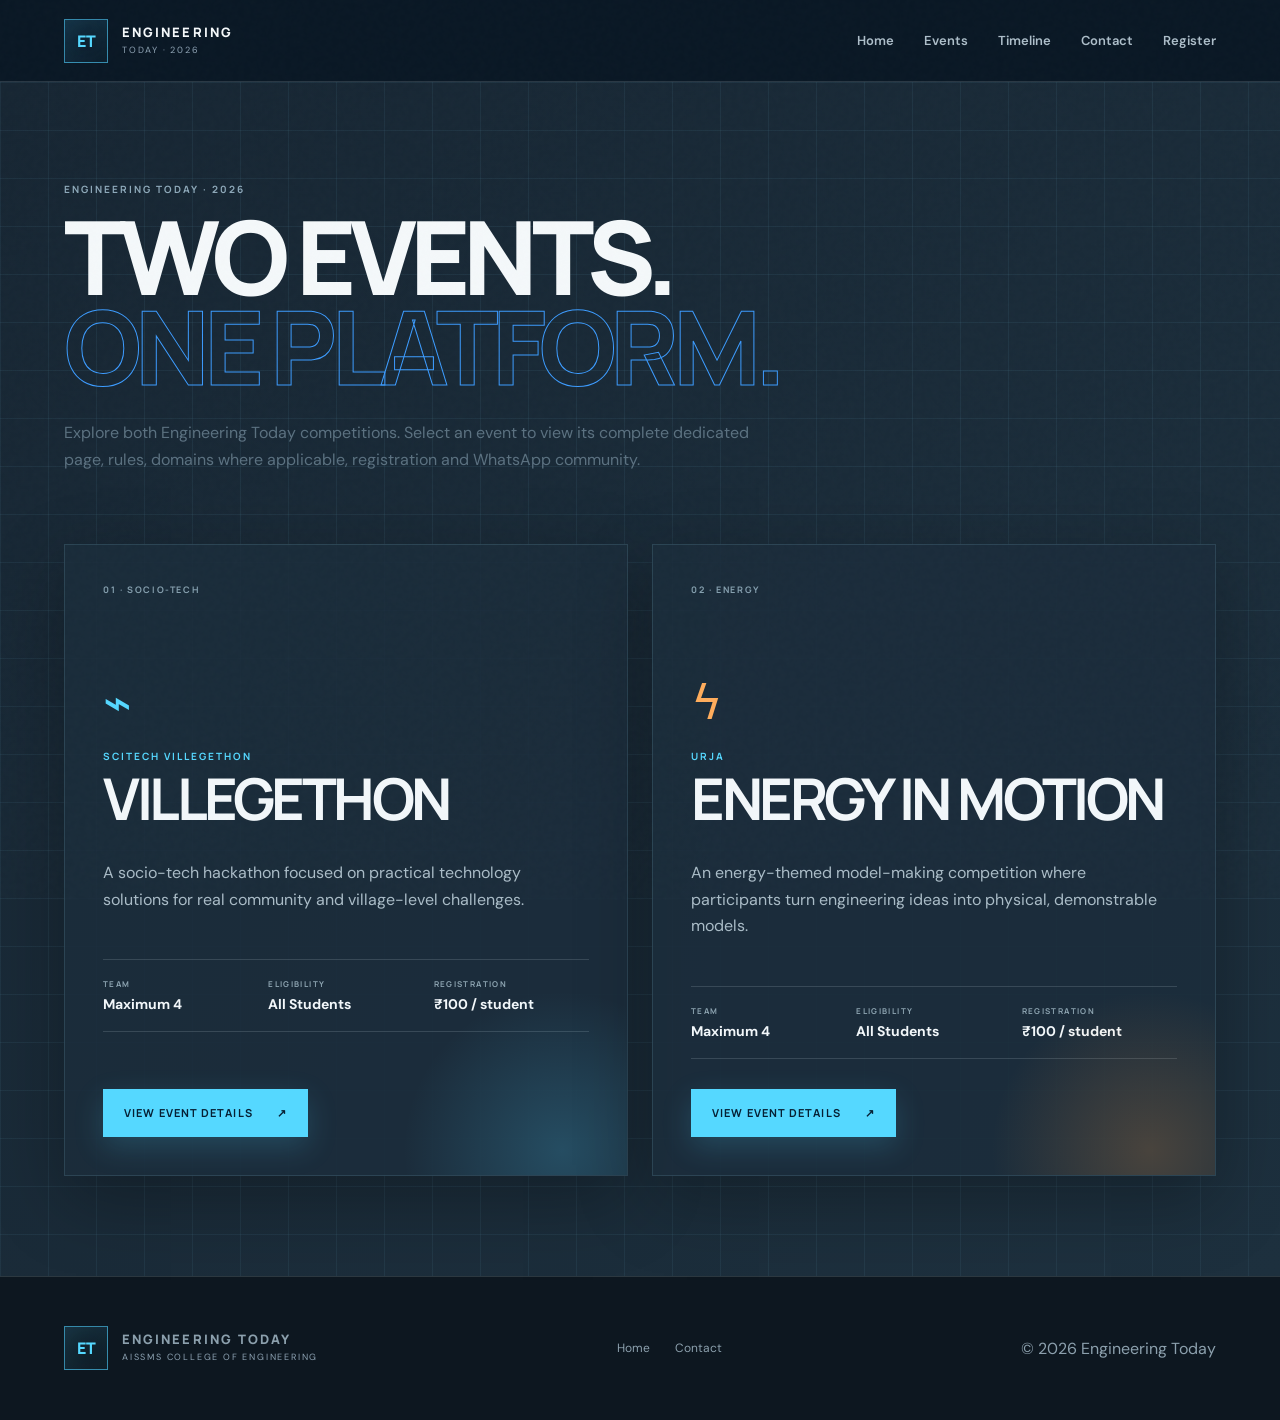
==== events.html @ bda512d5 "Add files via upload" ====
<!DOCTYPE html>
<html lang="en">
<head>
<meta charset="UTF-8"><meta name="viewport" content="width=device-width, initial-scale=1.0">
<title>Events | Engineering Today 2026</title>
<link rel="preconnect" href="https://fonts.googleapis.com"><link rel="preconnect" href="https://fonts.gstatic.com" crossorigin>
<link href="https://fonts.googleapis.com/css2?family=Inter:wght@400;500;600;700;800&family=Space+Grotesk:wght@500;600;700&display=swap" rel="stylesheet">
<link rel="stylesheet" href="style.css">
</head>
<body>
<div class="noise"></div>
<header class="navbar">
<a class="brand" href="index.html"><span class="brand-mark">ET</span><span><strong>ENGINEERING</strong><small>TODAY · 2026</small></span></a>
<button class="menu-toggle" aria-label="Toggle menu">☰</button>
<nav class="nav-links"><a href="index.html">Home</a><a href="events.html">Events</a><a href="index.html#timeline">Timeline</a><a href="contact.html">Contact</a><a href="index.html#register">Register</a></nav>
</header>

<main class="event-selection">
<section class="event-selection-hero">
<div class="section-label">ENGINEERING TODAY · 2026</div>
<h1>TWO EVENTS.<br><span>ONE PLATFORM.</span></h1>
<p>Explore both Engineering Today competitions. Select an event to view its complete dedicated page, rules, domains where applicable, registration and WhatsApp community.</p>
</section>

<section class="event-selection-grid">
<article class="event-choice">
<span class="choice-no">01 · SOCIO-TECH</span>
<div class="choice-icon">⌁</div>
<div class="mini-label">SCITECH VILLEGETHON</div>
<h2>VILLEGETHON</h2>
<p>A socio-tech hackathon focused on practical technology solutions for real community and village-level challenges.</p>
<div class="selection-info">
<div><span>TEAM</span><strong>Maximum 4</strong></div>
<div><span>ELIGIBILITY</span><strong>All Students</strong></div>
<div><span>REGISTRATION</span><strong>₹100 / student</strong></div>
</div>
<a class="btn primary" href="villegethon.html">View Event Details <span>↗</span></a>
</article>

<article class="event-choice urja-choice">
<span class="choice-no">02 · ENERGY</span>
<div class="choice-icon">ϟ</div>
<div class="mini-label">URJA</div>
<h2>ENERGY IN MOTION</h2>
<p>An energy-themed model-making competition where participants turn engineering ideas into physical, demonstrable models.</p>
<div class="selection-info">
<div><span>TEAM</span><strong>Maximum 4</strong></div>
<div><span>ELIGIBILITY</span><strong>All Students</strong></div>
<div><span>REGISTRATION</span><strong>₹100 / student</strong></div>
</div>
<a class="btn primary" href="urja.html">View Event Details <span>↗</span></a>
</article>
</section>
</main>

<footer>
<div class="footer-brand"><span class="brand-mark">ET</span><div><strong>ENGINEERING TODAY</strong><small>AISSMS COLLEGE OF ENGINEERING</small></div></div>
<div class="footer-links"><a href="index.html">Home</a><a href="contact.html">Contact</a></div>
<p>© 2026 Engineering Today</p>
</footer>
<script>
const m=document.querySelector(".menu-toggle"),n=document.querySelector(".nav-links");
m.addEventListener("click",()=>n.classList.toggle("open"));
</script>
</body>
</html>
---- style.css ----
@import url('https://fonts.googleapis.com/css2?family=DM+Sans:wght@400;500;600;700&family=Manrope:wght@500;600;700;800&display=swap');
:root{--ink:#111a24;--ink2:#182635;--panel:#203447;--panel2:#29465c;--paper:#182633;--paper2:#1c2d3b;--blue:#55d8ff;--blue2:#3d9cff;--orange:#ffad5c;--lime:#bde879;--text:#f5f9fb;--muted:#b5c6d1;--line:rgba(220,238,246,.15);--shadow:0 24px 70px rgba(0,0,0,.28)}
*{box-sizing:border-box}html{scroll-behavior:smooth}body{margin:0;background:radial-gradient(circle at 80% 8%,rgba(36,137,255,.16),transparent 28%),radial-gradient(circle at 12% 48%,rgba(255,157,69,.08),transparent 26%),var(--ink);color:var(--text);font-family:'DM Sans',sans-serif;overflow-x:hidden}a{color:inherit;text-decoration:none}button{font:inherit}.noise{position:fixed;inset:0;pointer-events:none;opacity:.035;background-image:url("data:image/svg+xml,%3Csvg viewBox='0 0 180 180' xmlns='http://www.w3.org/2000/svg'%3E%3Cfilter id='n'%3E%3CfeTurbulence type='fractalNoise' baseFrequency='.85' numOctaves='3' stitchTiles='stitch'/%3E%3C/filter%3E%3Crect width='100%25' height='100%25' filter='url(%23n)' opacity='.5'/%3E%3C/svg%3E");z-index:20}.navbar{height:82px;display:flex;align-items:center;justify-content:space-between;padding:0 5vw;border-bottom:1px solid var(--line);background:rgba(10,25,39,.84);backdrop-filter:blur(18px);position:relative;z-index:10}.brand{display:flex;align-items:center;gap:14px}.brand-mark{width:44px;height:44px;border:1px solid rgba(79,209,255,.6);display:grid;place-items:center;font-family:Manrope;font-weight:800;color:var(--blue);background:linear-gradient(145deg,rgba(79,209,255,.12),transparent);box-shadow:inset 0 0 24px rgba(79,209,255,.06)}.brand strong,.footer-brand strong{display:block;font:800 13px/1 Manrope;letter-spacing:.16em}.brand small,.footer-brand small{display:block;color:#8fa4b4;font-size:9px;letter-spacing:.2em;margin-top:5px}.nav-links{display:flex;align-items:center;gap:30px}.nav-links a{font-size:13px;color:#aebfca;font-weight:600;transition:.25s}.nav-links a:hover{color:#fff}.nav-cta{border:1px solid rgba(79,209,255,.45);padding:11px 17px;background:rgba(79,209,255,.08)!important;color:#fff!important}.menu-toggle{display:none;background:none;border:0;color:#fff;font-size:24px}.hero,.section{position:relative}.hero{min-height:calc(100vh - 82px);display:grid;grid-template-columns:48% 52%;align-items:center;padding:70px 5vw 40px;overflow:hidden;background:linear-gradient(135deg,#102437 0%,#0d1b2a 55%,#152e43 100%)}.hero:before{content:"";position:absolute;inset:0;background-image:linear-gradient(rgba(111,171,204,.07) 1px,transparent 1px),linear-gradient(90deg,rgba(111,171,204,.07) 1px,transparent 1px);background-size:58px 58px;mask-image:linear-gradient(to bottom,black,transparent 92%)}.hero:after{content:"";position:absolute;width:520px;height:520px;border-radius:50%;right:8%;top:4%;background:radial-gradient(circle,rgba(79,209,255,.18),rgba(79,209,255,0) 67%);filter:blur(4px)}.hero-copy{position:relative;z-index:2;max-width:720px}.eyebrow,.section-label,.mini-label{font:700 10px Manrope;letter-spacing:.2em;color:#8ea9ba}.eyebrow{display:flex;align-items:center;gap:9px}.pulse,.live-dot{width:7px;height:7px;border-radius:50%;background:var(--lime);box-shadow:0 0 16px rgba(184,227,108,.75)}.hero-kicker{margin-top:40px;font:800 13px Manrope;letter-spacing:.28em;color:var(--blue)}h1,h2,h3{font-family:Manrope;margin:0}h1{font-size:clamp(58px,7.3vw,118px);line-height:.88;letter-spacing:-.065em;margin:13px 0 25px;font-weight:800}h1 span{color:transparent;-webkit-text-stroke:1px rgba(244,248,250,.75)}.hero-sub{max-width:550px;color:#b4c5d0;font-size:17px;line-height:1.65}.hero-sub strong{color:#fff}.hero-actions{display:flex;gap:12px;flex-wrap:wrap;margin-top:30px}.btn{display:inline-flex;align-items:center;justify-content:center;gap:24px;min-height:48px;padding:0 20px;border:1px solid rgba(255,255,255,.18);font:700 11px Manrope;letter-spacing:.1em;text-transform:uppercase;transition:.25s}.btn.primary{background:var(--blue);color:#062034;border-color:var(--blue);box-shadow:0 10px 30px rgba(79,209,255,.18)}.btn.primary:hover{transform:translateY(-2px);background:#72dbff}.btn.ghost{color:#d7e3e9;background:rgba(255,255,255,.035)}.btn.ghost:hover{background:rgba(255,255,255,.08)}.hero-stage{height:590px;position:relative;z-index:2}.stage-label{position:absolute;font:700 9px Manrope;letter-spacing:.18em;color:#6f8798}.label-top{top:24px;right:9%}.label-bottom{bottom:28px;left:8%}.orbit{position:absolute;border:1px solid rgba(79,209,255,.18);border-radius:50%;left:50%;top:50%;transform:translate(-50%,-50%) rotate(-16deg)}.orbit-outer{width:520px;height:330px;border-color:rgba(79,209,255,.13)}.orbit-mid{width:380px;height:380px;border-color:rgba(255,157,69,.2);transform:translate(-50%,-50%) rotate(25deg)}.orbit-inner{width:245px;height:245px;border-color:rgba(79,209,255,.3)}.central-core{position:absolute;left:50%;top:50%;transform:translate(-50%,-50%);width:210px;height:210px;border-radius:50%;display:grid;place-items:center;background:radial-gradient(circle at 35% 30%,#37677d,#10273a 65%);border:1px solid rgba(111,222,255,.5);box-shadow:0 0 0 15px rgba(79,209,255,.035),0 0 70px rgba(79,209,255,.18)}.central-core:before{content:"";position:absolute;inset:-18px;border:1px dashed rgba(79,209,255,.25);border-radius:50%;animation:spin 18s linear infinite}.core-letter{font:800 72px Manrope;color:#fff;letter-spacing:-.08em}.core-caption{position:absolute;bottom:24px;font:700 7px Manrope;letter-spacing:.22em;text-align:center;color:#8fb4c7}.split-node{position:absolute;padding:14px 16px;border:1px solid var(--line);background:rgba(16,39,58,.72);backdrop-filter:blur(12px);box-shadow:var(--shadow);min-width:155px}.split-node b{display:block;font:800 12px Manrope;letter-spacing:.12em;margin-top:5px}.split-node small{color:#829bab;font-size:9px;letter-spacing:.13em}.node-icon{font-size:26px;color:var(--blue)}.node-left{left:0;top:30%}.node-right{right:0;top:53%}.node-right .node-icon{color:var(--orange)}.connector{position:absolute;height:1px;background:linear-gradient(90deg,transparent,var(--blue),transparent);transform-origin:left}.connector-left{width:170px;left:20%;top:43%;transform:rotate(8deg)}.connector-right{width:150px;right:17%;top:55%;transform:rotate(-8deg)}.tech-chip{position:absolute;border:1px solid rgba(255,255,255,.14);padding:8px 11px;font:700 8px Manrope;letter-spacing:.17em;color:#aac0cd;background:rgba(9,24,38,.55)}.chip-a{top:12%;left:50%}.chip-b{right:10%;top:25%}.chip-c{bottom:15%;right:30%;color:var(--orange)}.hero-bottom{position:absolute;z-index:3;bottom:25px;left:5vw;right:5vw;display:flex;justify-content:space-between;color:#6f8798;font:700 9px Manrope;letter-spacing:.16em}.section{padding:120px 5vw}.intro{background:linear-gradient(135deg,#172632,#1d303f);color:var(--text);}.intro:before,.events:before,.timeline:before,.contact-page:before,.event-selection:before,.event-page:before{content:"";position:absolute;inset:0;background-image:linear-gradient(rgba(15,44,67,.07) 1px,transparent 1px),linear-gradient(90deg,rgba(15,44,67,.07) 1px,transparent 1px);background-size:48px 48px;pointer-events:none}.intro .section-label,.events .section-label,.timeline .section-label{color:#7fa7bd}.intro-grid{position:relative;z-index:1;display:grid;grid-template-columns:1.1fr .9fr;gap:12vw;margin-top:45px}.intro h2{font-size:clamp(38px,5vw,70px);line-height:.98;letter-spacing:-.055em}.intro h2 em{color:var(--blue2);font-style:normal}.intro-text{font-size:19px;line-height:1.7;color:#b6c8d3;max-width:580px}.muted{font-size:13px;color:#8fa7b5}.events{background:linear-gradient(135deg,#162532,#203546);color:var(--text)}.section-head{position:relative;z-index:1;display:flex;justify-content:space-between;align-items:end;gap:40px}.section-head h2{font-size:clamp(40px,5vw,70px);line-height:.95;letter-spacing:-.06em;margin-top:14px}.section-head h2 span{color:var(--blue2)}.section-head>p{max-width:360px;color:#a9bcc8;line-height:1.6}.event-grid{position:relative;z-index:1;display:grid;grid-template-columns:1fr 1fr;gap:22px;margin-top:55px}.event-card{min-height:470px;padding:30px;background:linear-gradient(145deg,#173b55,#122a40);color:#fff;border:1px solid rgba(15,44,67,.28);position:relative;overflow:hidden;box-shadow:0 25px 55px rgba(17,47,67,.16)}.event-card:after{content:"";position:absolute;width:280px;height:280px;border-radius:50%;right:-80px;top:-100px;background:radial-gradient(circle,rgba(79,209,255,.22),transparent 68%)}.event-card.urja:after{background:radial-gradient(circle,rgba(255,157,69,.23),transparent 68%)}.card-top{display:flex;justify-content:space-between;color:#89a7b8;font:700 9px Manrope;letter-spacing:.18em}.event-icon{font-size:42px;margin-top:80px;color:var(--blue)}.urja .event-icon{color:var(--orange)}.card-content{position:relative;z-index:1}.mini-label{color:var(--blue);margin-top:16px}.urja .mini-label{color:var(--orange)}.event-card h3{font-size:clamp(36px,4vw,62px);line-height:.9;letter-spacing:-.06em;margin:9px 0 20px}.event-card p{max-width:580px;color:#a9bbc7;line-height:1.65;font-size:15px}.chips{display:flex;gap:8px;flex-wrap:wrap;margin-top:28px}.chips span{padding:9px 11px;border:1px solid rgba(255,255,255,.13);color:#a8bac6;font-size:10px}.stats{padding:0 5vw;background:#122a40;display:grid;grid-template-columns:repeat(4,1fr);color:#fff}.stat{padding:35px 22px;border-left:1px solid var(--line)}.stat:last-child{border-right:1px solid var(--line)}.stat strong{display:block;font:800 38px Manrope;color:var(--blue)}.stat span{font:700 9px Manrope;letter-spacing:.18em;color:#8198a8}.timeline{background:linear-gradient(135deg,#172733,#213747);color:var(--text)}.live-date{display:flex;flex-direction:column;align-items:flex-end;gap:7px}.live-date strong{font:800 11px Manrope;letter-spacing:.16em}.live-date small{color:#90a7b5;font-size:10px;letter-spacing:.08em}.live-dot{display:inline-block}.live-timeline{position:relative;z-index:1;margin-top:70px;display:grid;grid-template-columns:repeat(3,1fr);gap:30px}.live-line{position:absolute;left:8%;right:8%;top:20px;height:2px;background:#c4d2d9}.live-line span{display:block;height:100%;width:0;background:linear-gradient(90deg,var(--blue2),var(--orange));transition:width .5s}.live-step{position:relative;padding-top:48px}.step-dot{position:absolute;top:0;left:0;width:40px;height:40px;border-radius:50%;display:grid;place-items:center;background:#18334a;color:#fff;font:700 10px Manrope;box-shadow:0 0 0 7px rgba(36,137,255,.08)}.step-copy span{font:700 9px Manrope;letter-spacing:.16em;color:#607987}.step-copy strong{display:block;font:800 21px Manrope;margin:10px 0}.step-copy p{color:#66808e;line-height:1.55;margin:0;max-width:330px}.timeline-countdown{position:relative;z-index:1;margin-top:65px;display:grid;grid-template-columns:repeat(4,1fr);border:1px solid #c7d4da;background:#fff}.timeline-countdown>div{padding:24px;border-right:1px solid #d5dfe3}.timeline-countdown>div:last-child{border-right:0}.timeline-countdown strong{display:block;font:800 40px Manrope}.timeline-countdown small{font:700 8px Manrope;letter-spacing:.18em;color:#6a808c}.register{background:#17364e}.register-box{position:relative;z-index:1;max-width:1000px;margin:auto;padding:65px;border:1px solid rgba(255,255,255,.12);background:linear-gradient(135deg,rgba(79,209,255,.1),rgba(255,157,69,.05));box-shadow:var(--shadow)}.register-box h2{font-size:clamp(42px,6vw,78px);line-height:.94;letter-spacing:-.06em;margin-top:15px}.register-box h2 span{color:var(--orange)}.register-box p{color:#a9bdc9;max-width:600px;line-height:1.6}.register-box .hero-actions{margin-top:30px}footer{padding:45px 5vw;background:#0a1725;border-top:1px solid var(--line);display:flex;align-items:center;justify-content:space-between;gap:30px;color:#8ca0ad}.footer-brand{display:flex;align-items:center;gap:14px}.footer-links{display:flex;gap:25px;font-size:12px}.footer-links a:hover{color:#fff}.event-selection,.event-page,.contact-page{position:relative;background:linear-gradient(135deg,#162532,#203546);color:var(--text);min-height:calc(100vh - 82px);padding:100px 5vw}.event-selection-hero,.event-page-hero,.contact-hero{position:relative;z-index:1;max-width:1000px}.event-selection h1,.event-page-hero h1,.contact-hero h1{color:var(--ink);font-size:clamp(58px,8vw,108px);margin-top:15px}.event-selection h1 span,.event-page-hero h1 span,.contact-hero h1 span{-webkit-text-stroke:1px var(--blue2);color:transparent}.event-selection-hero>p,.contact-hero>p{max-width:720px;color:#5b7180;line-height:1.7;font-size:16px;margin-top:28px}.event-selection-grid{position:relative;z-index:1;display:grid;grid-template-columns:1fr 1fr;gap:24px;margin-top:70px}.event-choice{padding:38px;background:#17364e;color:#fff;border:1px solid rgba(15,44,67,.2);min-height:560px;display:flex;flex-direction:column;box-shadow:var(--shadow);position:relative;overflow:hidden}.event-choice:after{content:"";position:absolute;inset:auto -100px -140px auto;width:330px;height:330px;border-radius:50%;background:radial-gradient(circle,rgba(79,209,255,.2),transparent 68%)}.urja-choice:after{background:radial-gradient(circle,rgba(255,157,69,.2),transparent 68%)}.choice-no{font:700 9px Manrope;letter-spacing:.18em;color:#86a0af}.choice-icon{font-size:48px;color:var(--blue);margin:75px 0 15px}.urja-choice .choice-icon{color:var(--orange)}.event-choice .mini-label{margin:0}.event-choice h2{font-size:clamp(38px,4.5vw,64px);line-height:.9;letter-spacing:-.06em;margin:10px 0 20px}.event-choice>p{color:#aabcc7;line-height:1.65;max-width:600px}.selection-info{display:grid;grid-template-columns:repeat(3,1fr);border-top:1px solid var(--line);border-bottom:1px solid var(--line);margin:30px 0;padding:18px 0;gap:10px}.selection-info span,.event-info-grid span,.registration-box>div>p,.whatsapp-note{display:block;font:700 8px Manrope;letter-spacing:.17em;color:#8da4b1}.selection-info strong{display:block;font-size:14px;margin-top:6px}.event-choice .btn{margin-top:auto;width:max-content}.event-page{background:#d7e2e7;padding-bottom:90px}.event-page-hero{max-width:1200px}.event-page-hero .mini-label{margin-top:35px}.event-page-hero>p{font-size:19px;color:#607987;margin-top:25px}.event-tabs-wrap{position:relative;z-index:3;margin:70px -5vw 0;padding:0 5vw;background:rgba(10,29,44,.95);border-top:1px solid rgba(255,255,255,.1);border-bottom:1px solid rgba(255,255,255,.1);position:sticky;top:82px}.event-tabs{display:flex;gap:0;overflow:auto}.event-tab{border:0;border-right:1px solid rgba(255,255,255,.1);background:transparent;color:#9eb2bf;padding:18px 25px;white-space:nowrap;font:700 10px Manrope;letter-spacing:.12em;text-transform:uppercase;cursor:pointer}.event-tab.active{color:#fff;background:rgba(79,209,255,.1);box-shadow:inset 0 -2px var(--blue)}.event-content{position:relative;z-index:1;max-width:1200px;margin:0 auto}.event-panel{display:none;padding:85px 0 25px}.event-panel.active{display:block}.panel-heading h2{font-size:clamp(42px,5vw,72px);line-height:.94;letter-spacing:-.06em;margin-top:14px;color:var(--ink)}.panel-heading h2 span{color:var(--blue2)}.event-copy{max-width:780px;color:#536c7b;font-size:17px;line-height:1.65;margin:35px 0}.event-info-grid{display:grid;grid-template-columns:repeat(4,1fr);background:#17364e;color:#fff;border:1px solid rgba(15,44,67,.15);box-shadow:var(--shadow)}.event-info-grid>div{padding:25px;border-right:1px solid var(--line)}.event-info-grid>div:last-child{border-right:0}.event-info-grid strong{display:block;margin-top:8px;font:700 14px Manrope}.event-action{margin-top:30px}.domain-grid,.rule-points{display:grid;grid-template-columns:repeat(2,1fr);gap:18px;margin-top:45px}.domain-card,.rule-point{background:#17364e;color:#fff;padding:28px;border:1px solid rgba(15,44,67,.16);min-height:190px;box-shadow:0 15px 40px rgba(15,44,67,.12)}.domain-no{font:700 9px Manrope;letter-spacing:.16em;color:var(--blue)}.domain-card h3{font-size:22px;margin:25px 0 10px;letter-spacing:-.02em}.domain-card p,.rule-point p{color:#a9bdc9;line-height:1.55;font-size:13px}.rule-point span{font:700 9px Manrope;letter-spacing:.16em;color:var(--orange)}.rule-point strong{display:block;font:700 18px Manrope;margin:22px 0 5px}.registration-box,.whatsapp-box{margin-top:45px;padding:35px;background:#17364e;color:#fff;display:flex;justify-content:space-between;align-items:center;gap:35px;border:1px solid rgba(15,44,67,.16);box-shadow:var(--shadow)}.registration-box h2{font-size:55px;margin:5px 0}.registration-box h2 span{font-size:15px;color:#a9bdc9}.registration-box p,.whatsapp-box p{color:#a9bdc9;line-height:1.55}.whatsapp-box h3{font-size:28px}.contact-page{padding-bottom:100px}.contact-grid{position:relative;z-index:1;display:grid;grid-template-columns:repeat(3,1fr);gap:18px;margin-top:75px}.contact-card{background:#17364e;color:#fff;padding:30px;min-height:180px;border:1px solid rgba(15,44,67,.16);box-shadow:var(--shadow)}.contact-card span{font:700 8px Manrope;letter-spacing:.17em;color:#8da4b1}.contact-card h3{font-size:23px;margin:35px 0 13px}.contact-card a{color:var(--blue);font:700 14px Manrope}.contact-card a:hover{text-decoration:underline}@keyframes spin{to{transform:rotate(360deg)}}@media(max-width:900px){.hero{grid-template-columns:1fr;min-height:auto;padding-top:70px}.hero-stage{height:500px;margin-top:25px}.hero-bottom{display:none}.intro-grid,.event-grid,.event-selection-grid{grid-template-columns:1fr}.stats{grid-template-columns:1fr 1fr}.live-timeline{grid-template-columns:1fr}.live-line{left:19px;top:20px;bottom:20px;width:2px;height:auto}.live-line span{width:100%!important;height:0}.live-step{padding:0 0 30px 65px}.event-info-grid{grid-template-columns:1fr 1fr}.contact-grid{grid-template-columns:1fr 1fr}.section-head{align-items:start;flex-direction:column}.live-date{align-items:flex-start}.event-tabs-wrap{top:70px}}@media(max-width:650px){.navbar{height:70px;padding:0 20px}.nav-links{position:absolute;top:70px;left:0;right:0;background:#0b1c2b;display:none;flex-direction:column;align-items:stretch;padding:20px}.nav-links.open{display:flex}.nav-links a{padding:12px 10px}.menu-toggle{display:block}.hero{padding:55px 20px 30px}.hero-stage{height:390px}.orbit-outer{width:330px;height:230px}.orbit-mid{width:270px;height:270px}.orbit-inner{width:210px;height:210px}.central-core{width:130px;height:130px}.core-letter{font-size:40px}.node-left{left:-10px}.node-right{right:-10px}.split-node{min-width:125px;padding:10px}.section,.event-selection,.event-page,.contact-page{padding:80px 20px}.event-tabs-wrap{margin:55px -20px 0;padding:0 20px}.event-tab{padding:17px 16px}.stats{padding:0 20px}.stat{padding:25px 14px}.timeline-countdown{grid-template-columns:1fr 1fr}.timeline-countdown>div:nth-child(2){border-right:0}.event-choice{min-height:510px;padding:28px}.selection-info{grid-template-columns:1fr}.event-info-grid,.domain-grid,.rule-points,.contact-grid{grid-template-columns:1fr}.registration-box,.whatsapp-box{flex-direction:column;align-items:flex-start}.register-box{padding:38px 25px}footer{flex-direction:column;align-items:flex-start;padding:35px 20px}.footer-links{order:2}.footer-brand{order:1}footer p{order:3;font-size:11px}.event-card{min-height:420px}.event-icon{margin-top:55px}}


/* FINAL DARK PROFESSIONAL THEME */
body{background:#111a24;}
.intro,.events,.timeline,.event-selection,.event-page,.contact-page{background:linear-gradient(135deg,#172633 0%,#1d303e 100%);color:var(--text);}
.intro:before,.events:before,.timeline:before,.contact-page:before,.event-selection:before,.event-page:before{background-image:linear-gradient(rgba(120,190,220,.075) 1px,transparent 1px),linear-gradient(90deg,rgba(120,190,220,.075) 1px,transparent 1px);}
.intro h2,.section-head h2,.event-page h1,.event-selection h1,.contact-page h1{color:#f4f8fa;}
.intro h2 em,.section-head h2 span{color:var(--blue);}
.event-card{background:linear-gradient(145deg,#20384b,#172a3a);border-color:rgba(120,205,235,.16);}
.event-choice,.info-card,.domain-card,.rule-card,.contact-card{background:rgba(27,45,59,.9)!important;color:#f2f7fa!important;border-color:rgba(150,210,235,.14)!important;}
.event-card p,.info-card p,.domain-card p,.rule-card p,.contact-card p{color:#b7c8d2;}
.event-tabs-wrap{background:rgba(14,27,38,.72);border-color:rgba(130,205,230,.16);}
.event-tab{color:#aebfca;}
.event-tab.active{color:#fff;background:rgba(85,216,255,.1);}
.register{background:#101b25!important;}
.register-box{background:linear-gradient(135deg,#1d3447,#263f52);border-color:rgba(85,216,255,.18);}
footer{background:#0d1720;}
/* SCITECH VILLEGETHON — premium domain system */
.domains-intro{max-width:760px;color:#93a9b7;line-height:1.7;margin:24px 0 0;font-size:15px}.domain-meta{display:flex;justify-content:space-between;align-items:center;gap:20px;margin:42px 0 18px;padding:15px 0;border-top:1px solid rgba(130,205,230,.16);border-bottom:1px solid rgba(130,205,230,.16);font:700 9px Manrope;letter-spacing:.16em;color:#7892a2}.domain-meta strong{font-size:15px;color:#4fd1ff;margin-right:5px}.domain-grid-pro{grid-template-columns:repeat(3,1fr);gap:16px;margin-top:18px}.domain-card-pro{position:relative;min-height:355px!important;padding:25px!important;overflow:hidden;background:linear-gradient(145deg,rgba(22,43,58,.98),rgba(13,28,41,.98))!important;border:1px solid rgba(94,193,225,.16)!important;transition:transform .28s ease,border-color .28s ease,box-shadow .28s ease}.domain-card-pro:hover{transform:translateY(-5px);border-color:rgba(79,209,255,.42)!important;box-shadow:0 20px 50px rgba(0,0,0,.24),inset 0 1px 0 rgba(255,255,255,.04)}.domain-top{display:flex;justify-content:space-between;align-items:center}.domain-index{font:700 8px Manrope;letter-spacing:.16em;color:#506c7d}.domain-orb{position:absolute;right:-70px;top:-70px;width:160px;height:160px;border-radius:50%;background:radial-gradient(circle,rgba(79,209,255,.13),transparent 67%);pointer-events:none}.domain-card-pro h3{font-size:19px!important;line-height:1.12;margin:28px 0 10px!important;max-width:90%;letter-spacing:-.02em}.domain-card-pro h4{margin:0 0 14px;color:#d4e1e8;font:700 11px/1.45 Manrope;letter-spacing:.02em}.domain-card-pro p{color:#91a8b6!important;font-size:12px!important;line-height:1.6!important;margin:0 0 20px}.domain-tags{display:flex;flex-wrap:wrap;gap:6px;margin-top:auto}.domain-tags span{font:600 8px/1.2 Manrope;letter-spacing:.05em;color:#b9cad3;padding:6px 8px;border:1px solid rgba(130,205,230,.13);background:rgba(79,209,255,.035);border-radius:2px}.domain-card-pro:nth-child(5n) .domain-orb,.domain-card-pro:nth-child(5n+1) .domain-orb{background:radial-gradient(circle,rgba(255,157,69,.12),transparent 67%)}
@media(max-width:1000px){.domain-grid-pro{grid-template-columns:repeat(2,1fr)}}
@media(max-width:650px){.domain-meta{align-items:flex-start;flex-direction:column;gap:8px}.domain-grid-pro{grid-template-columns:1fr}.domain-card-pro{min-height:0!important}.domains-intro{font-size:14px}}

/* SCITECH overview timeline + PPT format */
.villegethon-event .event-copy p{max-width:920px;line-height:1.8;color:var(--muted,#aab5c8);font-size:1.02rem;margin:0 0 14px}
.villegethon-event .event-copy p:first-child{color:#fff;font-family:"Space Grotesk",sans-serif;font-size:1.08rem;margin-bottom:8px}
.event-timeline{margin-top:42px;border:1px solid rgba(110,190,255,.16);background:linear-gradient(145deg,rgba(11,20,31,.94),rgba(5,10,17,.88));padding:30px;position:relative;overflow:hidden}
.event-timeline:before{content:"";position:absolute;inset:0;background:linear-gradient(90deg,rgba(65,200,255,.05),transparent 35%,rgba(0,140,255,.025));pointer-events:none}
.timeline-heading{display:flex;align-items:flex-end;justify-content:space-between;gap:20px;border-bottom:1px solid rgba(255,255,255,.08);padding-bottom:22px;margin-bottom:8px}
.timeline-heading h3{margin:0;font-family:"Space Grotesk",sans-serif;font-size:2rem;line-height:1.05;color:#fff}
.timeline-heading h3 span{color:#57d9ff}
.timeline-track{display:grid;grid-template-columns:repeat(4,1fr);position:relative}
.timeline-track:before{content:"";position:absolute;left:8%;right:8%;top:31px;height:1px;background:linear-gradient(90deg,rgba(70,211,255,.2),rgba(70,211,255,.7),rgba(70,211,255,.2))}
.timeline-item{position:relative;padding:30px 22px 8px;border-right:1px solid rgba(255,255,255,.07)}
.timeline-item:last-child{border-right:0}
.timeline-date{display:inline-flex;position:relative;z-index:1;align-items:center;justify-content:center;min-width:74px;height:32px;padding:0 10px;border:1px solid rgba(78,211,255,.38);background:#07111b;color:#65dcff;font:700 .75rem "Space Grotesk",sans-serif;letter-spacing:.12em}
.timeline-item strong{display:block;margin-top:18px;color:#fff;font:700 .98rem "Space Grotesk",sans-serif;line-height:1.35}
.timeline-item p{margin:8px 0 0;color:#8f9caf;font-size:.86rem;line-height:1.55}
.ppt-format-box{display:flex;align-items:center;justify-content:space-between;gap:30px;padding:32px;border:1px solid rgba(85,207,255,.18);background:linear-gradient(145deg,rgba(9,19,30,.95),rgba(5,10,17,.92));position:relative;overflow:hidden}
.ppt-format-box:after{content:"PPT";position:absolute;right:28px;bottom:-30px;font:800 9rem/1 "Space Grotesk",sans-serif;color:rgba(77,211,255,.035);pointer-events:none}
.ppt-kicker{display:block;color:#63d9ff;font:700 .68rem "Space Grotesk",sans-serif;letter-spacing:.16em;margin-bottom:9px}
.ppt-format-box h3{margin:0 0 8px;color:#fff;font:700 1.5rem "Space Grotesk",sans-serif}
.ppt-format-box p{margin:0;max-width:700px;color:#9ca9ba;line-height:1.65}
@media(max-width:900px){.timeline-track{grid-template-columns:1fr 1fr}.timeline-track:before{display:none}.timeline-item{border-bottom:1px solid rgba(255,255,255,.07)}.timeline-item:nth-child(2){border-right:0}.timeline-item:nth-child(3){border-bottom:0}.timeline-item:nth-child(4){border-right:0;border-bottom:0}.ppt-format-box{align-items:flex-start;flex-direction:column}}
@media(max-width:620px){.event-timeline{padding:22px 18px}.timeline-heading{align-items:flex-start;flex-direction:column}.timeline-heading h3{font-size:1.65rem}.timeline-track{grid-template-columns:1fr}.timeline-item,.timeline-item:nth-child(2),.timeline-item:nth-child(3){border-right:0;border-bottom:1px solid rgba(255,255,255,.07);padding:24px 8px}.timeline-item:last-child{border-bottom:0}.ppt-format-box{padding:24px 20px}.ppt-format-box .btn{width:100%;text-align:center}}

/* URJA overview — poster-inspired expectations & challenge questions */
.urja-overview-grid{display:grid;grid-template-columns:1fr 1fr;gap:18px;margin:28px 0 18px}
.urja-feature-card{position:relative;overflow:hidden;border:1px solid rgba(173,255,76,.2);border-radius:20px;padding:22px;background:linear-gradient(145deg,rgba(18,31,28,.95),rgba(7,16,18,.92));box-shadow:inset 0 1px 0 rgba(255,255,255,.04),0 16px 45px rgba(0,0,0,.18)}
.urja-feature-card:before{content:"";position:absolute;width:130px;height:130px;right:-55px;top:-60px;border-radius:50%;background:rgba(173,255,76,.08);filter:blur(2px)}
.urja-feature-head{display:flex;align-items:center;gap:12px;margin-bottom:18px}
.urja-feature-head span{display:grid;place-items:center;width:34px;height:34px;border-radius:10px;background:rgba(173,255,76,.12);border:1px solid rgba(173,255,76,.25);color:#d8ff72;font:700 12px/1 'Space Grotesk',sans-serif}
.urja-feature-head h3{margin:0;color:#eaffc0;font:700 16px/1.2 'Space Grotesk',sans-serif;letter-spacing:.08em}
.urja-expect-list{display:grid;gap:13px}
.urja-expect-list>div{padding:12px 14px;border-left:2px solid rgba(173,255,76,.45);background:rgba(255,255,255,.025);border-radius:0 12px 12px 0}
.urja-expect-list b{display:block;color:#e8ff9a;font-size:14px;margin-bottom:3px}
.urja-expect-list p{margin:0;color:rgba(235,241,238,.72);font-size:13px;line-height:1.55}
.urja-question-list{display:grid;gap:11px}
.urja-question-list>div{display:flex;align-items:flex-start;gap:11px}
.urja-question-list>div>span{flex:0 0 25px;width:25px;height:25px;display:grid;place-items:center;border-radius:50%;background:rgba(255,211,61,.13);border:1px solid rgba(255,211,61,.35);color:#ffe36a;font-weight:800;font-size:15px}
.urja-question-list p{margin:2px 0 0;color:rgba(240,245,242,.84);font-size:13px;line-height:1.5}
.urja-own-challenge{margin-top:2px!important;padding:9px 12px;border-top:1px dashed rgba(255,211,61,.3)}
.urja-own-challenge p{color:#ffe36a!important;font-style:italic;font-weight:700}
.urja-tagline-strip{display:flex;justify-content:center;align-items:center;gap:10px;margin:18px 0 28px;padding:13px 18px;border:1px solid rgba(173,255,76,.16);border-radius:999px;background:rgba(173,255,76,.035);color:#e8ffb0;font:700 12px/1 'Space Grotesk',sans-serif;letter-spacing:.14em}
.urja-tagline-strip i{color:#ffd43d;font-style:normal}
@media(max-width:800px){.urja-overview-grid{grid-template-columns:1fr}.urja-tagline-strip{flex-wrap:wrap;border-radius:16px;line-height:1.5}}


/* FINAL POLISH — readable text on dark event pages */
.event-page .panel-heading h2{color:#f4f8fa!important}
.event-page .event-copy{color:#b7c8d2!important}
.event-page .event-copy strong{color:#fff!important}
.event-page .domain-card-pro h3,.event-page .domain-card-pro h4{color:#f4f8fa!important}
.event-page .domain-card-pro .domain-index{color:#9db1bf!important}
.event-page .domain-card-pro p{color:#b7c8d2!important}
.event-page .rule-point strong{color:#f4f8fa!important}
.event-page .registration-box h2,.event-page .registration-box p,.event-page .whatsapp-box h3{color:#f4f8fa!important}
.event-page .registration-box h2 span{color:#b7c8d2!important}
.event-page .registration-box p,.event-page .whatsapp-box p{color:#b7c8d2!important}
.event-page .event-info-grid{color:#f4f8fa!important}
.event-page .event-info-grid strong{color:#f4f8fa!important}
/* Homepage countdown uses a white panel, so its time values must be dark. */
.timeline-countdown strong{color:#0d1b27!important}
.timeline-countdown small{color:#425766!important}

/* Official rulebook download block */
.rulebook-download{margin-top:28px;padding:22px 24px;border:1px solid rgba(74,164,255,.28);border-radius:16px;background:rgba(8,18,31,.72);display:flex;align-items:center;justify-content:space-between;gap:20px}
.rulebook-download p{margin:0;color:#d9e7f5;line-height:1.6}
.rulebook-download .btn{flex:0 0 auto}
@media(max-width:700px){.rulebook-download{flex-direction:column;align-items:flex-start}}
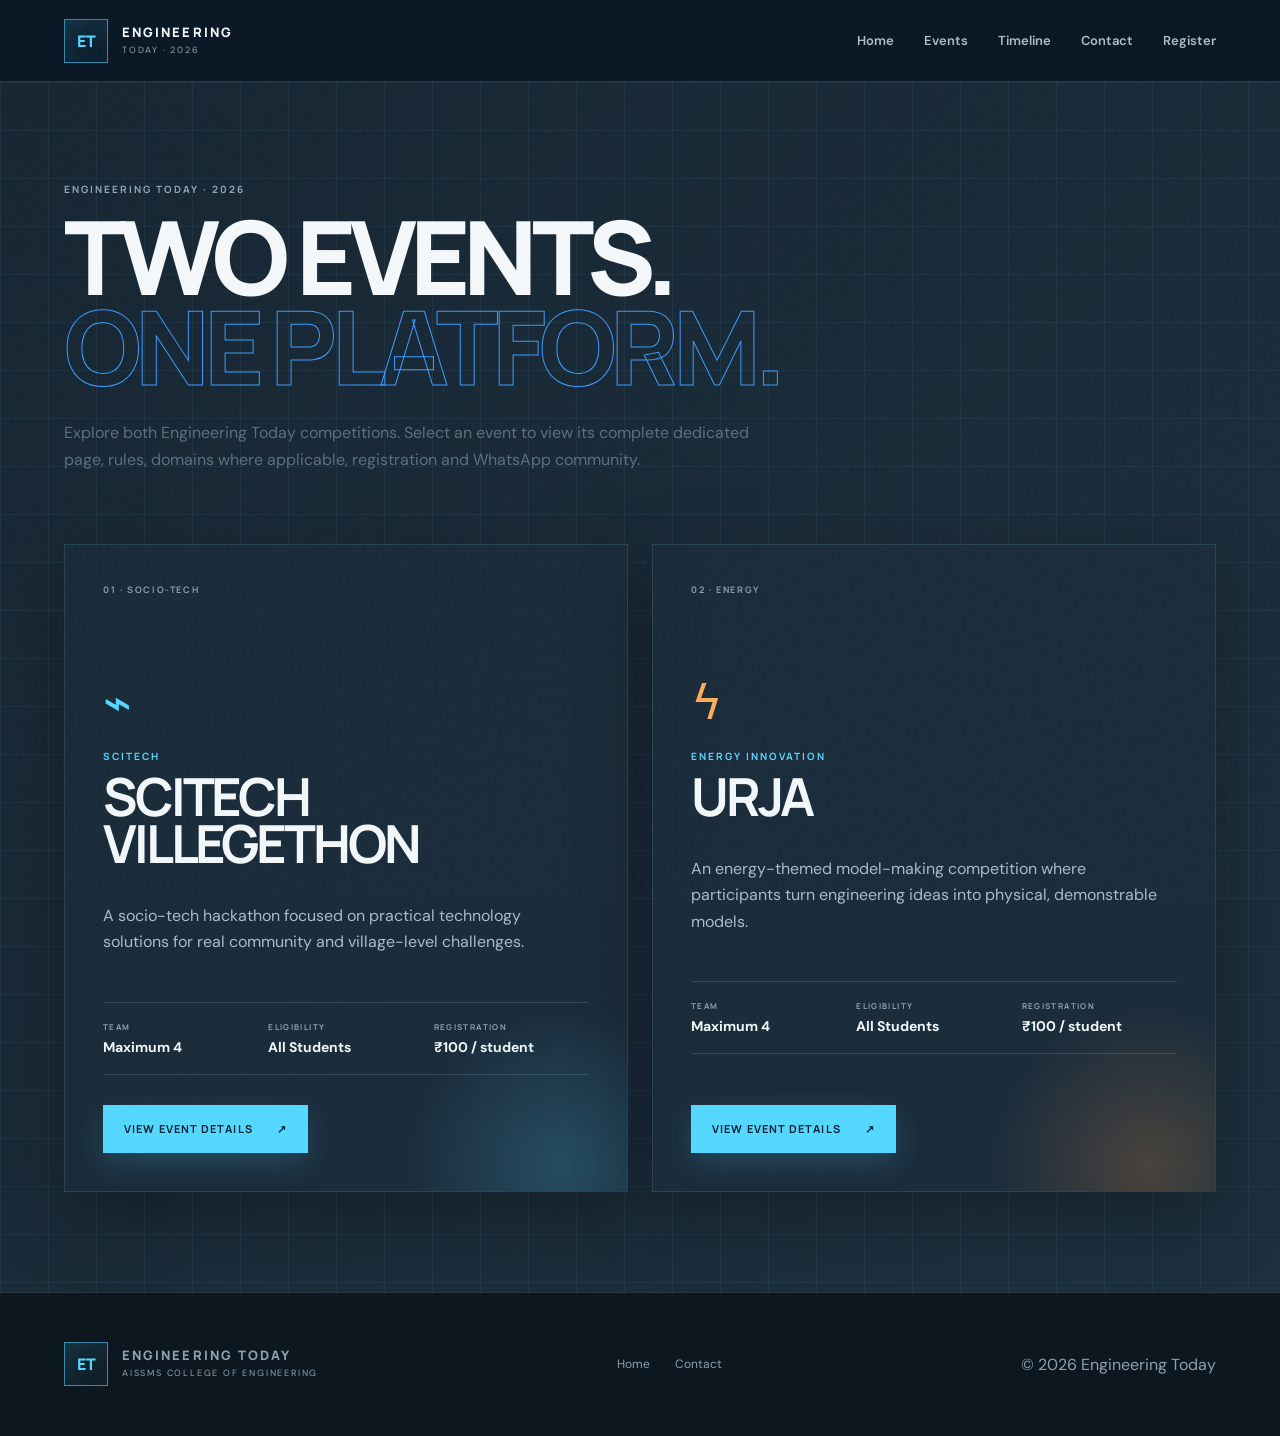
==== commit 434058f7: "Add files via upload" ====
--- a/events.html
+++ b/events.html
@@ -26,8 +26,8 @@
 <article class="event-choice">
 <span class="choice-no">01 · SOCIO-TECH</span>
 <div class="choice-icon">⌁</div>
-<div class="mini-label">SCITECH VILLEGETHON</div>
-<h2>VILLEGETHON</h2>
+<div class="mini-label">SCITECH</div>
+<h2>SCITECH VILLEGETHON</h2>
 <p>A socio-tech hackathon focused on practical technology solutions for real community and village-level challenges.</p>
 <div class="selection-info">
 <div><span>TEAM</span><strong>Maximum 4</strong></div>
@@ -40,8 +40,8 @@
 <article class="event-choice urja-choice">
 <span class="choice-no">02 · ENERGY</span>
 <div class="choice-icon">ϟ</div>
-<div class="mini-label">URJA</div>
-<h2>ENERGY IN MOTION</h2>
+<div class="mini-label">ENERGY INNOVATION</div>
+<h2>URJA</h2>
 <p>An energy-themed model-making competition where participants turn engineering ideas into physical, demonstrable models.</p>
 <div class="selection-info">
 <div><span>TEAM</span><strong>Maximum 4</strong></div>
--- a/style.css
+++ b/style.css
@@ -90,3 +90,30 @@
 .rulebook-download p{margin:0;color:#d9e7f5;line-height:1.6}
 .rulebook-download .btn{flex:0 0 auto}
 @media(max-width:700px){.rulebook-download{flex-direction:column;align-items:flex-start}}
+
+
+/* Homepage event banners — official poster artwork */
+.event-banner-grid{position:relative;z-index:1;display:grid;grid-template-columns:1fr 1fr;gap:24px;margin-top:55px}
+.event-banner-card{display:block;overflow:hidden;background:linear-gradient(145deg,#172a3a,#10212f);border:1px solid rgba(120,205,235,.18);box-shadow:0 25px 60px rgba(0,0,0,.28);transition:transform .28s ease,border-color .28s ease,box-shadow .28s ease}
+.event-banner-card:hover{transform:translateY(-6px);border-color:rgba(85,216,255,.55);box-shadow:0 32px 75px rgba(0,0,0,.38),0 0 35px rgba(85,216,255,.08)}
+.event-banner-card.urja-banner:hover{border-color:rgba(255,173,92,.58);box-shadow:0 32px 75px rgba(0,0,0,.38),0 0 35px rgba(255,173,92,.08)}
+.event-banner-media{background:#0b1722;line-height:0;position:relative}
+.event-banner-media:after{content:"";position:absolute;inset:0;pointer-events:none;background:linear-gradient(to bottom,transparent 72%,rgba(4,12,19,.16))}
+.event-banner-media img{display:block;width:100%;height:auto;max-width:100%;transition:transform .4s ease;object-fit:cover}
+.event-banner-card:hover .event-banner-media img{transform:scale(1.012)}
+.event-banner-footer{display:flex;align-items:center;justify-content:space-between;gap:18px;padding:16px 19px;border-top:1px solid rgba(255,255,255,.08);background:rgba(10,22,32,.96)}
+.event-banner-footer span{font:700 10px Manrope;letter-spacing:.13em;color:#a9bdc9}
+.event-banner-footer span b{color:#55d8ff;margin-right:8px}
+.urja-banner .event-banner-footer span b{color:#ffad5c}
+.event-banner-footer strong{font:700 10px Manrope;letter-spacing:.11em;text-transform:uppercase;color:#f4f8fa}
+.event-banner-card:hover .event-banner-footer strong{color:#55d8ff}
+.urja-banner:hover .event-banner-footer strong{color:#ffad5c}
+@media(max-width:900px){.event-banner-grid{grid-template-columns:1fr}}
+@media(max-width:650px){.event-banner-grid{gap:18px;margin-top:38px}.event-banner-footer{padding:14px;align-items:flex-start;flex-direction:column;gap:8px}.event-banner-footer span,.event-banner-footer strong{font-size:9px}}
+
+/* Final homepage and event naming polish */
+.hero-organization{margin-top:10px;color:#eaf6fb;font:800 15px/1.1 Manrope,sans-serif;letter-spacing:.18em;text-transform:uppercase}
+.eyebrow{font-size:12px;letter-spacing:.18em}
+.event-choice h2{font-size:clamp(34px,4.1vw,58px)}
+.event-page-hero h1{font-size:clamp(62px,8vw,118px)}
+@media(max-width:650px){.hero-organization{font-size:12px;letter-spacing:.15em}.eyebrow{font-size:10px}.event-choice h2{font-size:clamp(36px,10vw,54px)}.event-page-hero h1{font-size:clamp(58px,17vw,92px)}}
